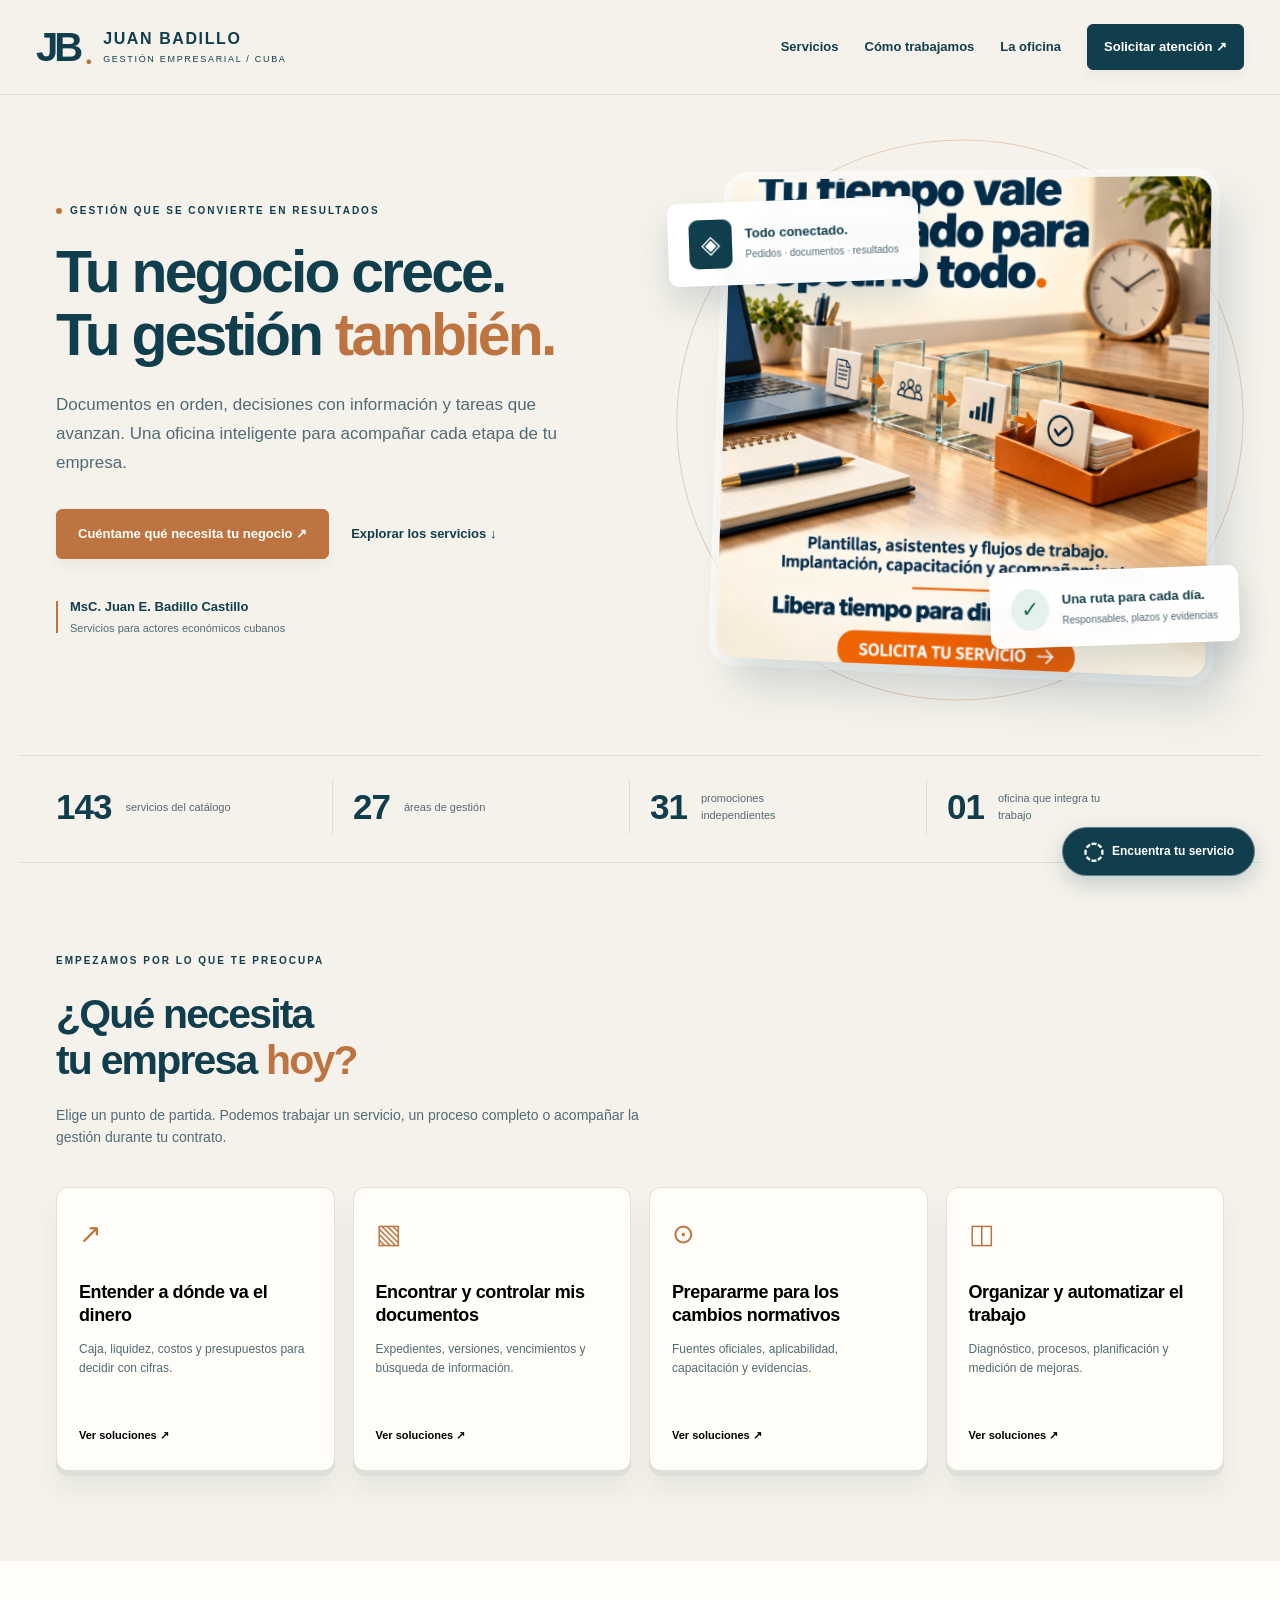
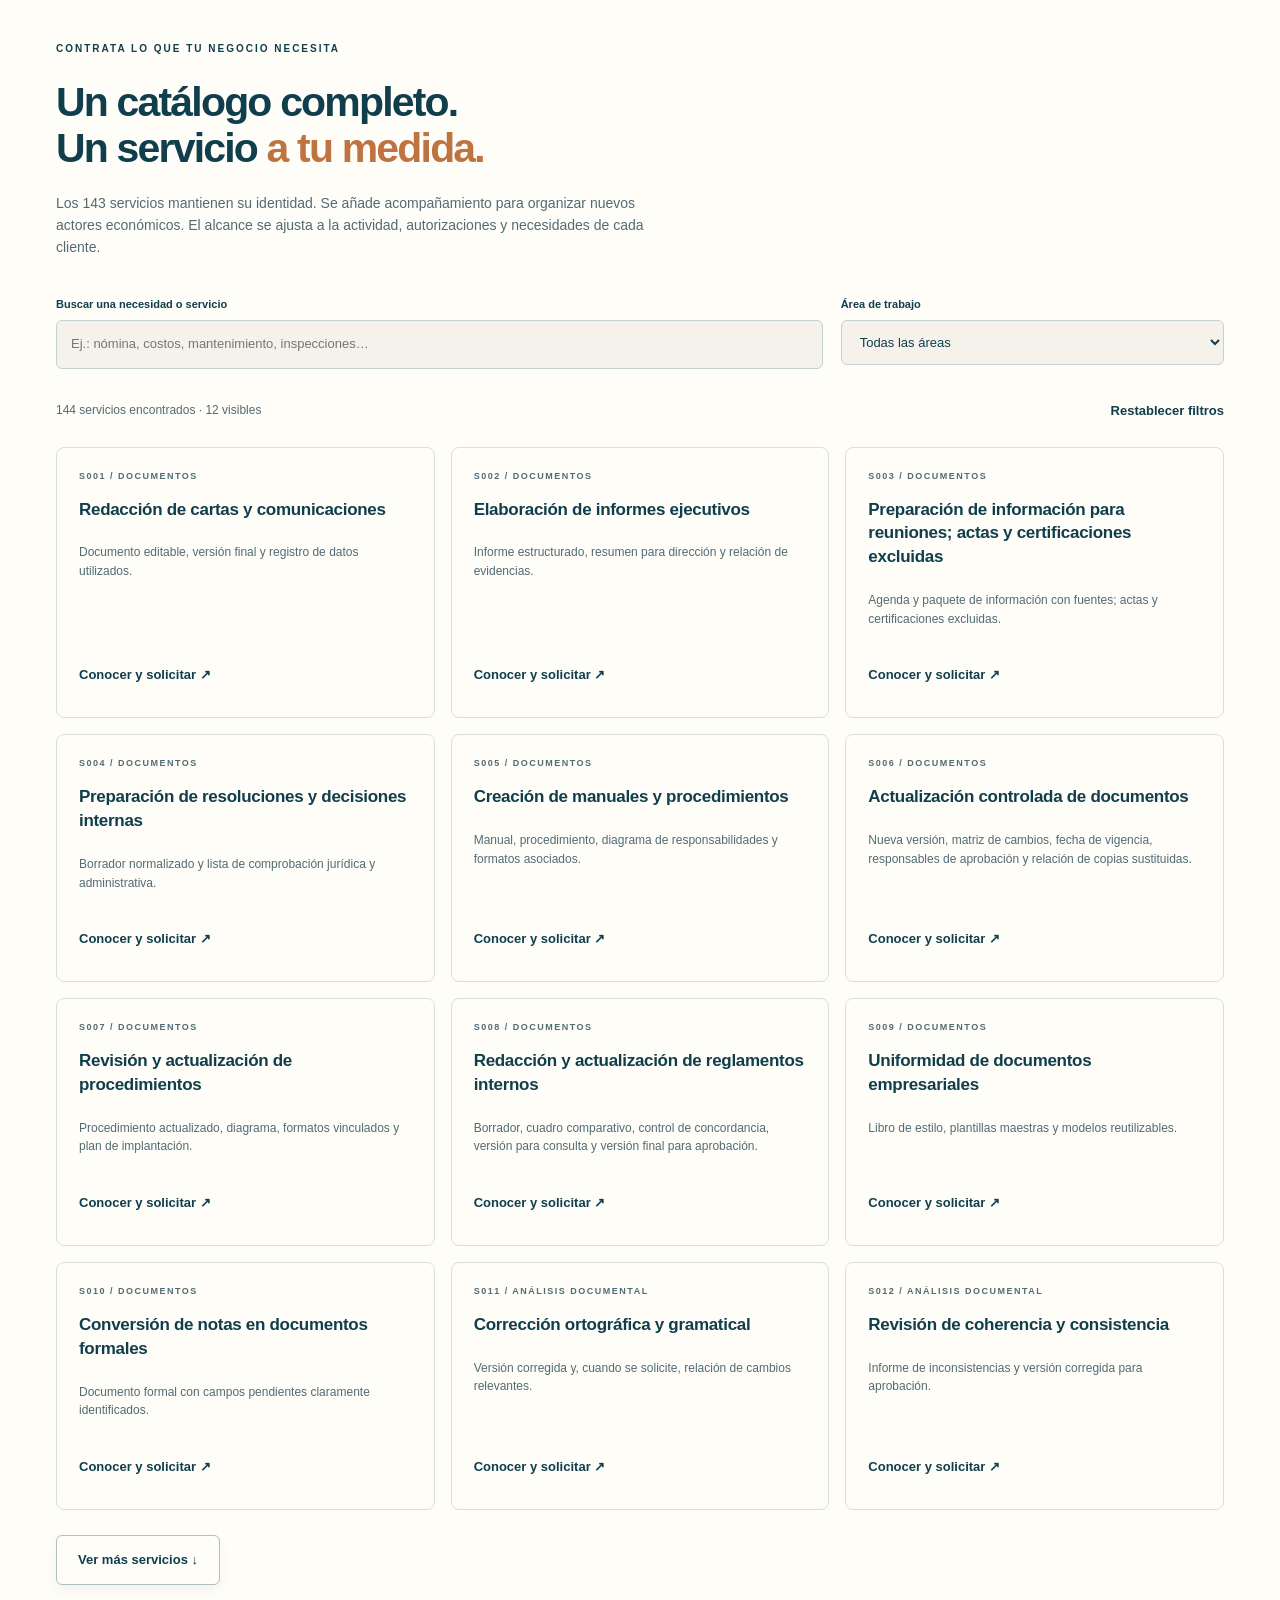
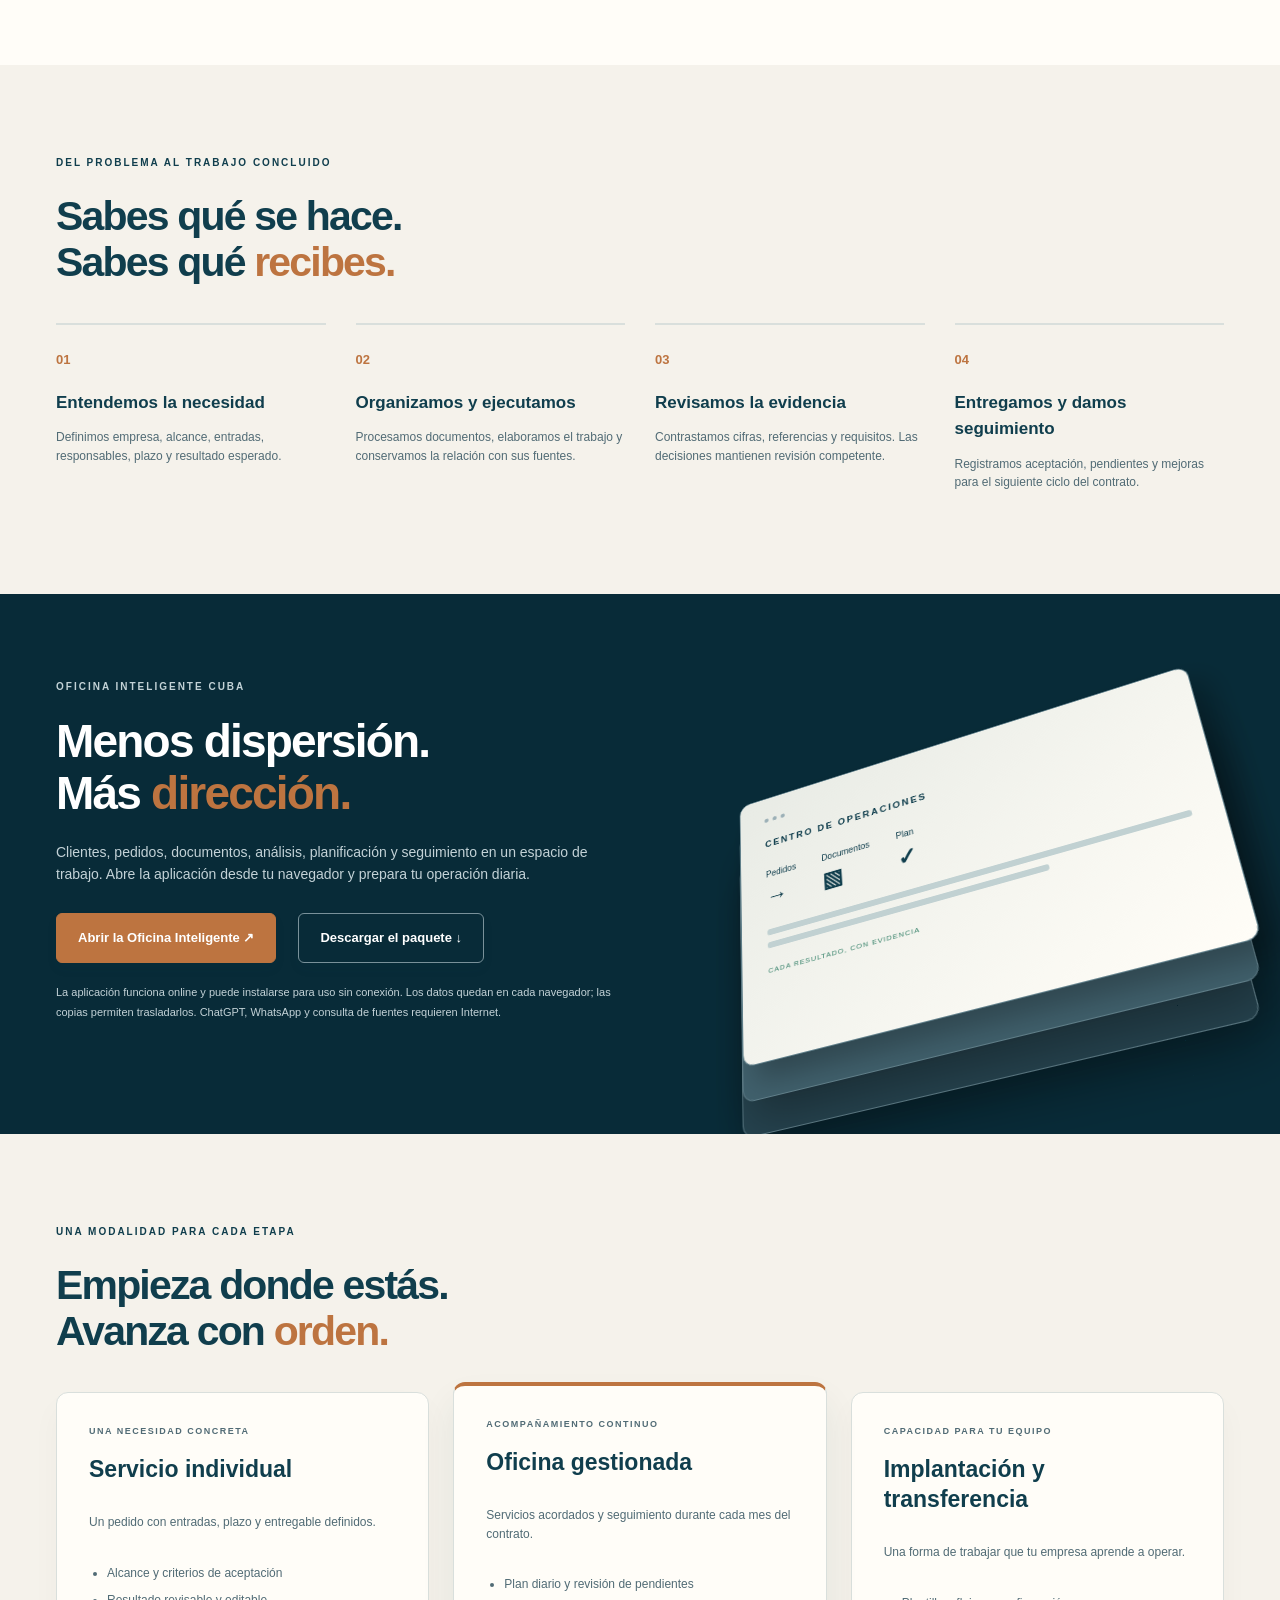
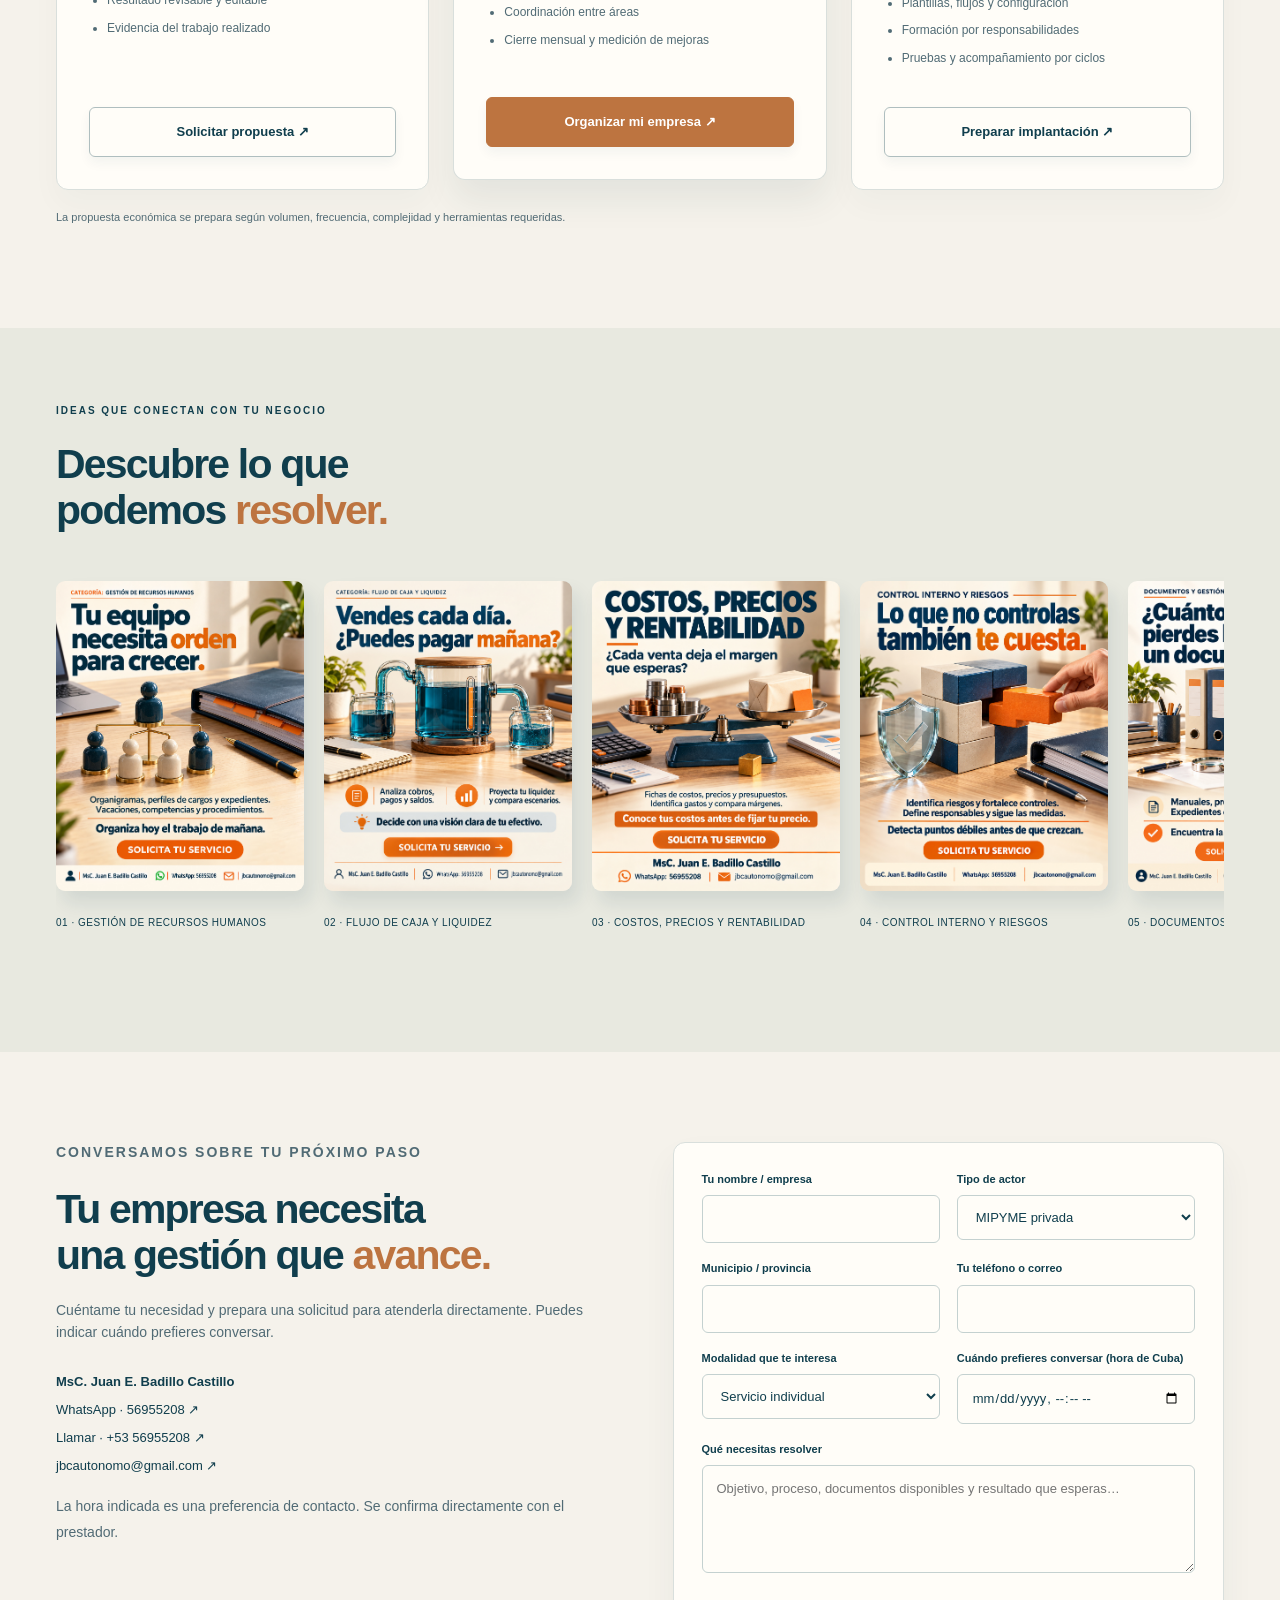
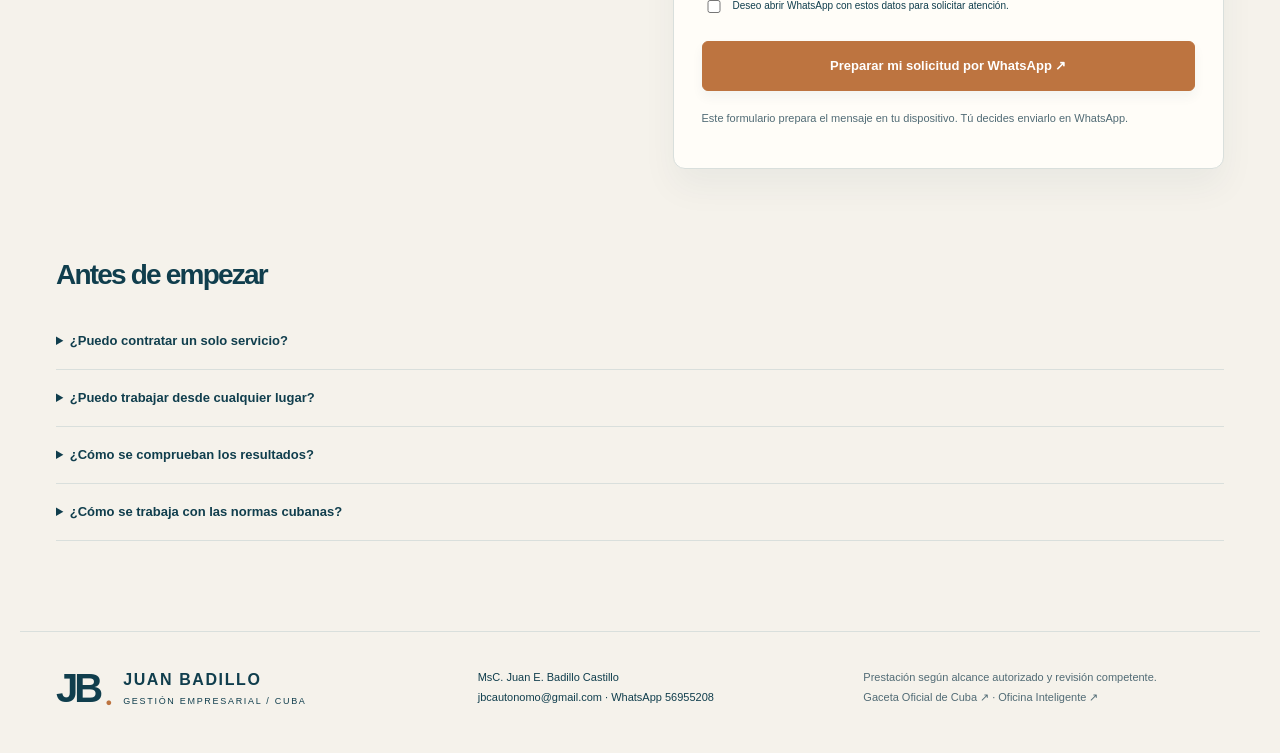
==== suite/web/index.html @ 15d46f13 "Integra Oficina Inteligente Cuba: 143 servicios, IA local, entregables y planificación" ====
<!doctype html><html lang="es"><head><meta charset="utf-8"><meta name="viewport" content="width=device-width,initial-scale=1"><meta name="theme-color" content="#103e4d"><meta name="description" content="Servicios de gestión empresarial, organización y automatización para actores económicos cubanos. MsC. Juan E. Badillo Castillo. WhatsApp 56955208."><title>Juan Badillo · Gestión empresarial y Oficina Inteligente Cuba</title><link rel="stylesheet" href="style.css"><script src="data.js" defer></script><script src="web.js" defer></script></head><body>
<a class="skip" href="#contenido">Ir al contenido</a><header class="header"><a href="#" class="brand" aria-label="Juan Badillo, inicio"><span class="monogram">JB<span>●</span></span><span>JUAN BADILLO<small>GESTIÓN EMPRESARIAL / CUBA</small></span></a><nav aria-label="Navegación principal"><a href="#servicios">Servicios</a><a href="#metodo">Cómo trabajamos</a><a href="#oficina">La oficina</a><a href="#contacto" class="button small">Solicitar atención ↗</a></nav></header>
<main id="contenido"><section class="hero wrap"><div class="hero-copy"><p class="eyebrow"><span class="dot"></span> GESTIÓN QUE SE CONVIERTE EN RESULTADOS</p><h1>Tu negocio crece.<br>Tu gestión <em>también.</em></h1><p class="lead">Documentos en orden, decisiones con información y tareas que avanzan. Una oficina inteligente para acompañar cada etapa de tu empresa.</p><div class="actions"><a href="#contacto" class="button copper">Cuéntame qué necesita tu negocio ↗</a><a href="#servicios" class="text-link">Explorar los servicios ↓</a></div><div class="signature"><span class="sig-line"></span><span>MsC. Juan E. Badillo Castillo<small>Servicios para actores económicos cubanos</small></span></div></div><div class="hero-visual"><div class="orbit" aria-hidden="true"></div><div class="image-frame"><img src="../skills/oficina-inteligente-cuba/assets/promociones/10-Oficina-inteligente.jpg" alt="Una oficina moderna representa la organización y automatización de la gestión empresarial." fetchpriority="high"></div><div class="float-card fc-top"><span class="tile-icon" aria-hidden="true">◈</span><div><b>Todo conectado.</b><small>Pedidos · documentos · resultados</small></div></div><div class="float-card fc-bottom"><span class="check" aria-hidden="true">✓</span><div><b>Una ruta para cada día.</b><small>Responsables, plazos y evidencias</small></div></div></div></section>
<section class="numbers wrap" aria-label="Cobertura del catálogo"><div><strong>143</strong><span>servicios del catálogo</span></div><div><strong>27</strong><span>áreas de gestión</span></div><div><strong>31</strong><span>promociones independientes</span></div><div><strong>01</strong><span>oficina que integra tu trabajo</span></div></section>
<section class="section wrap" id="necesidades"><div class="section-heading"><p class="eyebrow">EMPEZAMOS POR LO QUE TE PREOCUPA</p><h2>¿Qué necesita<br>tu empresa <em>hoy?</em></h2><p>Elige un punto de partida. Podemos trabajar un servicio, un proceso completo o acompañar la gestión durante tu contrato.</p></div><div class="needs-grid"><button class="need-card" data-area="9"><span class="icon">↗</span><h3>Entender a dónde va el dinero</h3><p>Caja, liquidez, costos y presupuestos para decidir con cifras.</p><span class="arrow">Ver soluciones ↗</span></button><button class="need-card" data-area="3"><span class="icon">▧</span><h3>Encontrar y controlar mis documentos</h3><p>Expedientes, versiones, vencimientos y búsqueda de información.</p><span class="arrow">Ver soluciones ↗</span></button><button class="need-card" data-area="14"><span class="icon">⊙</span><h3>Prepararme para los cambios normativos</h3><p>Fuentes oficiales, aplicabilidad, capacitación y evidencias.</p><span class="arrow">Ver soluciones ↗</span></button><button class="need-card" data-area="25"><span class="icon">◫</span><h3>Organizar y automatizar el trabajo</h3><p>Diagnóstico, procesos, planificación y medición de mejoras.</p><span class="arrow">Ver soluciones ↗</span></button></div></section>
<section class="catalog-section" id="servicios"><div class="wrap"><div class="section-heading"><p class="eyebrow">CONTRATA LO QUE TU NEGOCIO NECESITA</p><h2>Un catálogo completo.<br>Un servicio <em>a tu medida.</em></h2><p>Los 143 servicios mantienen su identidad. Se añade acompañamiento para organizar nuevos actores económicos. El alcance se ajusta a la actividad, autorizaciones y necesidades de cada cliente.</p></div><div class="catalog-search"><div><label for="search">Buscar una necesidad o servicio</label><input type="search" id="search" placeholder="Ej.: nómina, costos, mantenimiento, inspecciones…"></div><div><label for="area">Área de trabajo</label><select id="area"><option value="">Todas las áreas</option></select></div></div><div class="catalog-meta"><span id="count" role="status" aria-live="polite"></span><button id="reset" class="text-link">Restablecer filtros</button></div><div id="catalog" class="catalog-grid"></div><button id="more" class="button outline">Ver más servicios ↓</button></div></section>
<section class="section wrap" id="metodo"><div class="section-heading"><p class="eyebrow">DEL PROBLEMA AL TRABAJO CONCLUIDO</p><h2>Sabes qué se hace.<br>Sabes qué <em>recibes.</em></h2></div><div class="steps"><article><span>01</span><h3>Entendemos la necesidad</h3><p>Definimos empresa, alcance, entradas, responsables, plazo y resultado esperado.</p></article><article><span>02</span><h3>Organizamos y ejecutamos</h3><p>Procesamos documentos, elaboramos el trabajo y conservamos la relación con sus fuentes.</p></article><article><span>03</span><h3>Revisamos la evidencia</h3><p>Contrastamos cifras, referencias y requisitos. Las decisiones mantienen revisión competente.</p></article><article><span>04</span><h3>Entregamos y damos seguimiento</h3><p>Registramos aceptación, pendientes y mejoras para el siguiente ciclo del contrato.</p></article></div></section>
<section class="office-band" id="oficina"><div class="wrap office-grid"><div><p class="eyebrow">OFICINA INTELIGENTE CUBA</p><h2>Menos dispersión.<br>Más <em>dirección.</em></h2><p>Clientes, pedidos, documentos, análisis, planificación y seguimiento en un espacio de trabajo. Abre la aplicación desde tu navegador y prepara tu operación diaria.</p><div class="actions"><a class="button copper" href="app/">Abrir la Oficina Inteligente ↗</a><a class="button light" href="descargas/Oficina-Inteligente-Cuba.zip" download>Descargar el paquete ↓</a></div><p class="small-note">La aplicación funciona online y puede instalarse para uso sin conexión. Los datos quedan en cada navegador; las copias permiten trasladarlos. ChatGPT, WhatsApp y consulta de fuentes requieren Internet.</p></div><div class="office-stack" aria-hidden="true"><div class="stack-slab slab-bottom"></div><div class="stack-slab slab-middle"></div><div class="stack-slab slab-top"><div class="mini-bar"><span></span><span></span><span></span></div><h3>CENTRO DE OPERACIONES</h3><div class="mini-numbers"><span>Pedidos<br><b>→</b></span><span>Documentos<br><b>▧</b></span><span>Plan<br><b>✓</b></span></div><div class="mini-line"></div><div class="mini-line short"></div><div class="mini-state">CADA RESULTADO, CON EVIDENCIA</div></div></div></div></section>
<section class="section wrap" id="modalidades"><div class="section-heading"><p class="eyebrow">UNA MODALIDAD PARA CADA ETAPA</p><h2>Empieza donde estás.<br>Avanza con <em>orden.</em></h2></div><div class="packages"><article class="package"><span class="tag">UNA NECESIDAD CONCRETA</span><h3>Servicio individual</h3><p>Un pedido con entradas, plazo y entregable definidos.</p><ul><li>Alcance y criterios de aceptación</li><li>Resultado revisable y editable</li><li>Evidencia del trabajo realizado</li></ul><button class="button outline" data-package="Servicio individual">Solicitar propuesta ↗</button></article><article class="package featured"><span class="tag">ACOMPAÑAMIENTO CONTINUO</span><h3>Oficina gestionada</h3><p>Servicios acordados y seguimiento durante cada mes del contrato.</p><ul><li>Plan diario y revisión de pendientes</li><li>Coordinación entre áreas</li><li>Cierre mensual y medición de mejoras</li></ul><button class="button copper" data-package="Oficina gestionada">Organizar mi empresa ↗</button></article><article class="package"><span class="tag">CAPACIDAD PARA TU EQUIPO</span><h3>Implantación y transferencia</h3><p>Una forma de trabajar que tu empresa aprende a operar.</p><ul><li>Plantillas, flujos y configuración</li><li>Formación por responsabilidades</li><li>Pruebas y acompañamiento por ciclos</li></ul><button class="button outline" data-package="Implantación y transferencia">Preparar implantación ↗</button></article></div><p class="quiet">La propuesta económica se prepara según volumen, frecuencia, complejidad y herramientas requeridas.</p></section>
<section class="gallery-band"><div class="wrap"><div class="section-heading"><p class="eyebrow">IDEAS QUE CONECTAN CON TU NEGOCIO</p><h2>Descubre lo que<br>podemos <em>resolver.</em></h2></div><div class="gallery" id="gallery"></div></div></section>
<section class="section wrap contact-grid" id="contacto"><div><p class="eyebrow">CONVERSAMOS SOBRE TU PRÓXIMO PASO</p><h2>Tu empresa necesita<br>una gestión que <em>avance.</em></h2><p>Cuéntame tu necesidad y prepara una solicitud para atenderla directamente. Puedes indicar cuándo prefieres conversar.</p><div class="contact-box"><b>MsC. Juan E. Badillo Castillo</b><a href="https://wa.me/5356955208" target="_blank" rel="noopener">WhatsApp · 56955208 ↗</a><a href="tel:+5356955208">Llamar · +53 56955208 ↗</a><a href="mailto:jbcautonomo@gmail.com">jbcautonomo@gmail.com ↗</a></div><p class="quiet">La hora indicada es una preferencia de contacto. Se confirma directamente con el prestador.</p></div><form id="request"><div class="form-grid"><div><label for="name">Tu nombre / empresa</label><input id="name" name="name" required maxlength="150" autocomplete="name"></div><div><label for="actor">Tipo de actor</label><select id="actor" name="actor"><option>MIPYME privada</option><option>MIPYME estatal</option><option>CNA</option><option>TCP</option><option>Trabajador autónomo</option><option>Empresa estatal</option><option>Otro actor</option></select></div><div><label for="municipality">Municipio / provincia</label><input id="municipality" name="municipality" maxlength="150"></div><div><label for="contact">Tu teléfono o correo</label><input id="contact" name="contact" maxlength="150" autocomplete="email"></div><div><label for="modality">Modalidad que te interesa</label><select id="modality" name="modality"><option>Servicio individual</option><option>Oficina gestionada</option><option>Implantación y transferencia</option><option>Ayuda para definir el alcance</option></select></div><div><label for="when">Cuándo prefieres conversar (hora de Cuba)</label><input id="when" name="when" type="datetime-local"></div><div class="full"><label for="need">Qué necesitas resolver</label><textarea id="need" name="need" required maxlength="1500" rows="4" placeholder="Objetivo, proceso, documentos disponibles y resultado que esperas…"></textarea></div><div class="full"><label class="checkbox"><input type="checkbox" required> Deseo abrir WhatsApp con estos datos para solicitar atención.</label></div></div><button class="button copper" type="submit">Preparar mi solicitud por WhatsApp ↗</button><p class="quiet">Este formulario prepara el mensaje en tu dispositivo. Tú decides enviarlo en WhatsApp.</p></form></section>
<section class="wrap faq"><h2>Antes de empezar</h2><details><summary>¿Puedo contratar un solo servicio?</summary><p>Sí. Cada servicio puede contratarse de forma independiente o integrarse en un paquete definido para tu empresa.</p></details><details><summary>¿Puedo trabajar desde cualquier lugar?</summary><p>La web y la aplicación tienen acceso por navegador. Tras abrir e instalar la aplicación con conexión, sus registros y cálculos pueden utilizarse sin Internet. Para trasladar datos a otro dispositivo, exporta e importa una copia.</p></details><details><summary>¿Cómo se comprueban los resultados?</summary><p>Cada pedido conserva sus entradas, cálculos, versión, responsable y revisión. La aceptación y las mejoras se registran con evidencia; las metas se acuerdan con el cliente.</p></details><details><summary>¿Cómo se trabaja con las normas cubanas?</summary><p>Se consulta la Gaceta Oficial, se determina el régimen del actor y se identifican obligaciones, artículos y evidencias. El alcance depende de las autorizaciones y habilitaciones aplicables.</p></details></section></main>
<footer class="footer wrap"><div class="brand"><span class="monogram">JB<span>●</span></span><span>JUAN BADILLO<small>GESTIÓN EMPRESARIAL / CUBA</small></span></div><p>MsC. Juan E. Badillo Castillo<br><a href="mailto:jbcautonomo@gmail.com">jbcautonomo@gmail.com</a> · <a href="https://wa.me/5356955208">WhatsApp 56955208</a></p><p class="quiet">Prestación según alcance autorizado y revisión competente.<br><a href="https://www.gacetaoficial.gob.cu/" target="_blank" rel="noopener">Gaceta Oficial de Cuba ↗</a> · <a href="app/">Oficina Inteligente ↗</a></p></footer>
<button class="chat-launch" id="chat-launch" aria-controls="chat-panel" aria-expanded="false"><span aria-hidden="true">◌</span> Encuentra tu servicio</button><section class="chat-panel" id="chat-panel" hidden aria-label="Orientador de servicios"><div class="chat-head"><div><b>Encuentra tu servicio</b><small>Orientación del catálogo · atención por WhatsApp</small></div><button id="chat-close" aria-label="Cerrar orientador">✕</button></div><div id="chat-log" class="chat-log" aria-live="polite"><div class="bubble bot">Hola. Cuéntame qué necesitas organizar o mejorar en tu negocio. Te mostraré servicios y cómo solicitar atención.</div></div><div class="chat-options"><button data-chat="Necesito organizar mi nuevo negocio">Nuevo negocio</button><button data-chat="Necesito analizar mis costos y mi caja">Costos y caja</button><button data-chat="Necesito preparar las nuevas normas">Normas</button></div><form id="chat-form"><label for="chat-input" class="sr-only">Tu necesidad</label><input id="chat-input" placeholder="Escribe tu necesidad…" maxlength="700" required><button type="submit" aria-label="Consultar catálogo">→</button></form></section>
<dialog id="service-dialog"><button id="dialog-close" aria-label="Cerrar servicio">✕</button><div id="service-detail"></div></dialog></body></html>
---- suite/web/style.css ----
:root{--ink:#103e4d;--ink2:#082b38;--cream:#f5f2eb;--paper:#fffdf8;--copper:#bd7440;--line:#d9dfdc;--muted:#516b75}*{box-sizing:border-box}html{scroll-behavior:smooth;scroll-padding-top:100px}body{margin:0;background:var(--cream);color:var(--ink);font-family:Inter,'Segoe UI',Arial,sans-serif;line-height:1.55}button,input,select,textarea{font:inherit}button,a,input,select,textarea{touch-action:manipulation}a{color:inherit}button{cursor:pointer}button:focus-visible,a:focus-visible,input:focus-visible,select:focus-visible,textarea:focus-visible,summary:focus-visible{outline:3px solid #ac5621;outline-offset:4px}.wrap{max-width:1240px;margin:0 auto;padding-left:36px;padding-right:36px}.header{max-width:1400px;margin:auto;display:flex;justify-content:space-between;align-items:center;padding:24px 36px;gap:24px;border-bottom:1px solid var(--line)}.brand{display:flex;gap:15px;align-items:center;font-size:16px;letter-spacing:1.6px;font-weight:800;text-decoration:none;line-height:1.4}.brand small{display:block;font-size:9px;letter-spacing:1.7px;font-weight:500;margin-top:3px}.monogram{font-size:40px;letter-spacing:-4px;line-height:1;position:relative;font-weight:900;padding-right:9px}.monogram span{font-size:11px;position:absolute;right:0;bottom:0;color:var(--copper)}nav{display:flex;gap:26px;align-items:center;font-size:13px;font-weight:600}nav a{text-decoration:none}.button{display:inline-flex;align-items:center;justify-content:center;padding:14px 21px;border-radius:6px;text-decoration:none;background:var(--ink);color:white;border:1px solid var(--ink);font-size:13px;font-weight:700;min-height:46px;transition:transform .25s,box-shadow .25s;box-shadow:0 6px 12px #103e4d0d}.button:hover{transform:translateY(-2px);box-shadow:0 9px 20px #103e4d20}.button.small{padding:11px 16px}.button.copper{background:var(--copper);border-color:var(--copper);color:#fff}.button.outline{background:transparent;color:var(--ink);border-color:#afbebf}.button.light{background:transparent;border-color:#79919a;color:#fff}.text-link{background:none;border:none;color:var(--ink);font-size:13px;font-weight:650;text-decoration:none;padding:10px 0}.actions{display:flex;gap:22px;align-items:center;flex-wrap:wrap}.hero{padding-top:65px;padding-bottom:75px;display:grid;grid-template-columns:1.1fr 1fr;gap:60px;align-items:center;min-height:640px}.eyebrow{font-size:10px;letter-spacing:2px;font-weight:750;margin:0 0 22px;display:flex;align-items:center;gap:8px}.dot{width:6px;height:6px;border-radius:50%;background:var(--copper);display:inline-block}h1{font-size:clamp(38px,4.6vw,65px);font-weight:740;letter-spacing:-2.8px;line-height:1.07;margin:0 0 25px}em{font-style:normal;color:var(--copper)}.lead{font-size:17px;line-height:1.7;color:var(--muted);max-width:530px;margin-bottom:31px}.signature{display:flex;gap:12px;margin-top:38px;align-items:center;font-size:13px;font-weight:600}.signature small{display:block;color:var(--muted);font-size:11px;font-weight:400;margin-top:3px}.sig-line{height:32px;width:2px;background:var(--copper)}.hero-visual{position:relative;perspective:1200px;padding:15px 20px}.image-frame{width:100%;height:490px;border-radius:18px;overflow:hidden;box-shadow:18px 25px 40px #103e4d2b,0 0 0 8px #fff9;transform:rotateY(-7deg) rotateX(3deg) rotateZ(1deg)}.image-frame img{width:100%;height:100%;object-fit:cover;object-position:center 45%}.orbit{position:absolute;inset:-20px;border:1px solid #bd74404d;border-radius:50%;transform:rotate(-20deg);z-index:-1}.float-card{position:absolute;background:#fffffff5;backdrop-filter:blur(8px);border:1px solid #fff;border-radius:10px;box-shadow:0 18px 32px #103e4d26;padding:16px 20px;display:flex;align-items:center;gap:13px;transform:rotateZ(-2deg);font-size:13px}.float-card small{display:block;font-size:10px;color:var(--muted);margin-top:3px}.fc-top{left:-28px;top:40px}.fc-bottom{bottom:35px;right:-15px}.tile-icon{background:var(--ink);color:#fff;border-radius:9px;padding:5px 12px;font-size:25px}.check{border-radius:50%;padding:4px 10px;background:#e5f1ec;color:#286c52;font-size:22px}.numbers{display:grid;grid-template-columns:repeat(4,1fr);padding-top:24px;padding-bottom:28px;border-top:1px solid var(--line);border-bottom:1px solid var(--line);gap:20px}.numbers div{display:flex;align-items:center;gap:14px;border-right:1px solid var(--line)}.numbers div:last-child{border:none}.numbers strong{font-size:35px;letter-spacing:-1px}.numbers span{font-size:11px;max-width:110px;color:var(--muted)}.section{padding-top:90px;padding-bottom:90px}.section-heading{max-width:690px;margin-bottom:38px}.section-heading h2,h2{font-size:clamp(29px,3.2vw,45px);font-weight:720;line-height:1.13;letter-spacing:-1.8px;margin:0 0 22px}.section-heading p:not(.eyebrow){font-size:14px;color:var(--muted);max-width:620px}.needs-grid{display:grid;grid-template-columns:repeat(4,1fr);gap:18px}.need-card{text-align:left;background:var(--paper);border:1px solid #e1e1d9;border-radius:12px;padding:26px 22px;box-shadow:0 5px 0 #dce0d9,0 20px 24px #173c4610;transition:transform .3s}.need-card:hover{transform:translateY(-6px)}.icon{font-size:27px;color:var(--copper);display:block;margin-bottom:25px}.need-card h3{font-size:18px;line-height:1.3;margin:0 0 13px;letter-spacing:-.4px}.need-card p{font-size:12px;color:var(--muted);min-height:62px}.arrow{display:block;font-size:11px;font-weight:700;margin-top:25px}.catalog-section{background:var(--paper);padding:80px 0}.catalog-search{display:grid;grid-template-columns:2fr 1fr;gap:18px}.catalog-search input,.catalog-search select{background:var(--cream)}label{display:block;font-size:11px;font-weight:650;margin-bottom:7px}input,select,textarea{width:100%;padding:13px 14px;border:1px solid #c4d1d0;border-radius:6px;background:var(--paper);color:var(--ink);font-size:13px;min-height:44px}textarea{resize:vertical}.catalog-meta{display:flex;justify-content:space-between;align-items:center;margin:22px 0 16px;font-size:12px;color:var(--muted)}.catalog-grid{display:grid;grid-template-columns:repeat(3,1fr);gap:16px}.service-card{border:1px solid var(--line);background:var(--paper);padding:22px;border-radius:8px;display:flex;flex-direction:column}.tag{font-size:9px;letter-spacing:1.5px;text-transform:uppercase;font-weight:700;color:var(--muted)}.service-card h3{font-size:17px;line-height:1.4;letter-spacing:-.3px;margin:14px 0 10px}.service-card p{font-size:12px;color:var(--muted);flex:1}.service-card button{align-self:flex-start;margin-top:15px}#more{margin-top:25px}.steps{display:grid;grid-template-columns:repeat(4,1fr);gap:30px}.steps article{border-top:2px solid var(--line);padding-top:22px}.steps article>span{font-size:13px;color:var(--copper);font-weight:700}.steps h3{font-size:17px;margin:18px 0 12px}.steps p{font-size:12px;color:var(--muted)}.office-band{background:var(--ink2);color:white;padding:85px 0;overflow:hidden}.office-grid{display:grid;grid-template-columns:1.1fr 1fr;gap:90px;align-items:center}.office-band h2{font-size:46px}.office-band p:not(.eyebrow){font-size:14px;color:#c3d2d7;margin-bottom:27px}.office-band .eyebrow{color:#c2d2d6}.office-band .small-note{font-size:11px!important;margin-top:20px;line-height:1.8}.office-stack{position:relative;height:310px;perspective:1100px}.stack-slab{position:absolute;inset:0;border-radius:13px;border:1px solid #62818c;transform:rotateX(28deg) rotateY(-20deg) rotateZ(-7deg);box-shadow:10px 22px 50px #0005;background:#234b59}.slab-bottom{top:70px;bottom:-70px;background:#264450}.slab-middle{top:35px;bottom:-35px;background:#40606c}.slab-top{padding:26px 30px;background:linear-gradient(145deg,#e8ebe5,#fffdf7);color:var(--ink);box-shadow:15px 18px 30px #0004}.mini-bar{display:flex;gap:5px}.mini-bar span{width:5px;height:5px;border-radius:50%;background:#9cb0b7}.slab-top h3{font-size:11px;letter-spacing:2px;margin-top:20px}.mini-numbers{display:flex;gap:30px;font-size:10px;margin-top:22px}.mini-numbers b{font-size:25px;display:block}.mini-line{height:7px;background:#c1d1d2;border-radius:3px;margin-top:20px}.mini-line.short{width:68%;margin-top:8px}.mini-state{font-size:8px;letter-spacing:1px;margin-top:20px;color:#358169}.packages{display:grid;grid-template-columns:repeat(3,1fr);gap:24px}.package{border:1px solid var(--line);background:var(--paper);padding:32px;border-radius:12px;box-shadow:0 15px 30px #173c4608;display:flex;flex-direction:column}.package.featured{border-top:4px solid var(--copper);transform:translateY(-10px);box-shadow:0 20px 35px #173c4614}.package h3{font-size:23px;line-height:1.3;margin:16px 0}.package p,.package li{font-size:12px;color:var(--muted)}.package ul{padding-left:18px;margin:20px 0 30px;flex:1}.package li{margin-bottom:9px}.quiet{font-size:11px;color:var(--muted);margin-top:18px;line-height:1.8}.gallery-band{background:#e8e9e0;padding:75px 0}.gallery{display:flex;overflow-x:auto;gap:20px;padding:10px 4px 30px;scroll-snap-type:x mandatory}.gallery figure{flex:0 0 248px;margin:0;scroll-snap-align:start;perspective:1000px}.gallery img{width:100%;aspect-ratio:4/5;object-fit:cover;border-radius:9px;box-shadow:7px 12px 18px #103e4d1a;transition:transform .25s}.gallery img:hover{transform:rotateY(-7deg) translateY(-4px)}.gallery figcaption{font-size:10px;letter-spacing:.5px;margin-top:16px;line-height:1.6}.contact-grid{display:grid;grid-template-columns:1fr 1fr;gap:65px}.contact-grid>div>p{color:var(--muted);font-size:14px}.contact-box{margin-top:28px;display:grid;gap:8px;font-size:13px}.contact-box a{text-decoration:none}.contact-grid form{border:1px solid var(--line);padding:28px;background:var(--paper);border-radius:12px;box-shadow:0 18px 35px #173c460d}.form-grid{display:grid;grid-template-columns:1fr 1fr;gap:17px}.full{grid-column:1/-1}.checkbox{display:flex;align-items:flex-start;gap:8px;font-weight:400;font-size:10px;line-height:1.6}.checkbox input{width:16px;min-height:0;margin-top:2px}.contact-grid form .button{margin-top:18px;width:100%}.faq{padding-bottom:90px}.faq h2{font-size:28px}.faq details{border-bottom:1px solid var(--line);padding:18px 0;font-size:13px}.faq summary{font-weight:650;cursor:pointer}.faq details p{max-width:800px;color:var(--muted);font-size:12px}.footer{border-top:1px solid var(--line);padding-top:36px;padding-bottom:45px;display:grid;grid-template-columns:1.1fr 1fr 1fr;gap:25px;align-items:start}.footer>p{font-size:11px;line-height:1.8;margin:0}.footer a{text-decoration:none}.chat-launch{position:fixed;right:25px;bottom:24px;background:var(--ink);color:white;border:1px solid #fff5;border-radius:25px;padding:14px 20px;box-shadow:0 8px 22px #103e4d35;font-size:12px;font-weight:700;z-index:20;display:flex;align-items:center;gap:8px}.chat-launch>span{font-size:24px;line-height:.7}.chat-panel{position:fixed;bottom:88px;right:24px;width:380px;max-width:calc(100vw - 32px);background:var(--paper);border:1px solid var(--line);border-radius:13px;box-shadow:0 25px 65px #103e4d38;z-index:30;overflow:hidden}.chat-panel[hidden]{display:none}.chat-head{background:var(--ink);color:white;padding:19px;display:flex;justify-content:space-between;font-size:13px}.chat-head small{display:block;color:#c4d5d8;font-size:9px;margin-top:4px}.chat-head button{background:none;color:white;border:none;font-size:18px;min-width:32px}.chat-log{padding:18px;height:285px;overflow-y:auto;display:flex;flex-direction:column;gap:12px}.bubble{padding:12px 14px;border-radius:9px;font-size:11px;max-width:95%;line-height:1.65}.bubble.bot{background:#ebf0ec;align-self:flex-start}.bubble.user{background:var(--ink);color:white;align-self:flex-end}.bubble button,.bubble a{display:block;font-size:10px;background:var(--paper);border:1px solid #d1ddda;padding:8px 10px;border-radius:4px;margin-top:6px;color:var(--ink);text-align:left;text-decoration:none}.chat-options{display:flex;gap:5px;padding:0 15px 12px;flex-wrap:wrap}.chat-options button{border:1px solid #c6d3d2;background:transparent;color:var(--ink);border-radius:20px;font-size:9px;padding:6px 10px;min-height:32px}.chat-panel form{border-top:1px solid var(--line);display:flex;padding:12px;gap:7px}.chat-panel form input{font-size:11px}.chat-panel form button{background:var(--copper);color:white;border:none;border-radius:5px;min-width:42px}dialog{border:1px solid var(--line);border-radius:15px;max-width:750px;width:calc(100vw - 40px);padding:35px;color:var(--ink);background:var(--paper);box-shadow:0 20px 60px #0003}dialog::backdrop{background:#082b3880;backdrop-filter:blur(3px)}#dialog-close{position:absolute;right:16px;top:14px;background:none;border:none;font-size:23px;color:var(--ink);width:35px;height:35px}dialog h2{font-size:28px;margin-top:20px}dialog h3{font-size:14px}dialog p,dialog li{font-size:13px;color:var(--muted)}.skip{position:absolute;left:16px;top:-80px;background:white;padding:12px;z-index:50}.skip:focus{top:15px}.sr-only{position:absolute;width:1px;height:1px;padding:0;margin:-1px;overflow:hidden;clip:rect(0,0,0,0);white-space:nowrap;border:0}@media(max-width:1000px){.hero{gap:28px}.float-card{padding:12px}.fc-top{left:-10px}.fc-bottom{right:-7px}.hero-visual{padding:8px}.image-frame{height:450px}.needs-grid,.steps{grid-template-columns:repeat(2,1fr)}.office-grid{gap:40px}.packages{gap:14px}.package{padding:22px}.contact-grid{gap:30px}.header nav{gap:15px}.header nav a:nth-child(2){display:none}}@media(max-width:700px){.wrap{padding-left:22px;padding-right:22px}.header{padding:20px 22px}.brand{font-size:12px;gap:10px}.brand small{font-size:7px;letter-spacing:1.1px}.monogram{font-size:32px}.header nav a:not(.button){display:none}.header nav .button{font-size:10px;padding:10px;min-height:40px}.hero{grid-template-columns:1fr;padding-top:45px;padding-bottom:52px;gap:40px;min-height:0}.hero-copy h1{font-size:45px;letter-spacing:-2px}.lead{font-size:15px}.hero-visual{max-width:430px;margin:0 16px}.image-frame{height:430px}.fc-top{left:-16px;top:22px}.fc-bottom{bottom:25px;right:-16px}.numbers{grid-template-columns:repeat(2,1fr);gap:18px}.numbers strong{font-size:30px}.numbers div:nth-child(2){border:none}.section{padding-top:65px;padding-bottom:65px}.section-heading h2,h2{font-size:33px;letter-spacing:-1.5px}.needs-grid{gap:14px}.need-card{padding:19px 15px}.need-card h3{font-size:16px}.need-card p{font-size:11px;min-height:85px}.icon{margin-bottom:17px}.catalog-grid,.packages,.office-grid,.contact-grid{grid-template-columns:1fr}.catalog-search{grid-template-columns:1fr;gap:14px}.catalog-section{padding:60px 0}.office-band{padding:65px 0}.office-band h2{font-size:35px}.office-stack{height:260px;margin:0 20px 40px}.slab-top{padding:22px}.mini-numbers{gap:25px}.packages{gap:25px}.package.featured{transform:none}.gallery figure{flex-basis:230px}.footer{grid-template-columns:1fr;gap:24px;padding-bottom:90px}.contact-grid{gap:28px}.contact-grid form{padding:22px}.form-grid{grid-template-columns:1fr}.full{grid-column:auto}.chat-launch{right:16px;bottom:16px}.chat-panel{right:16px;bottom:78px}.chat-log{height:240px}.steps{gap:23px}.steps h3{font-size:15px}.steps p{font-size:11px}dialog{padding:25px}.actions{gap:14px}}@media(prefers-reduced-motion:reduce){html{scroll-behavior:auto}*{transition:none!important;animation:none!important}.image-frame,.float-card,.stack-slab{transform:none}.slab-bottom,.slab-middle{display:none}}

/* Keep decorative 3D orbits within the page viewport. */
body{overflow-x:clip}
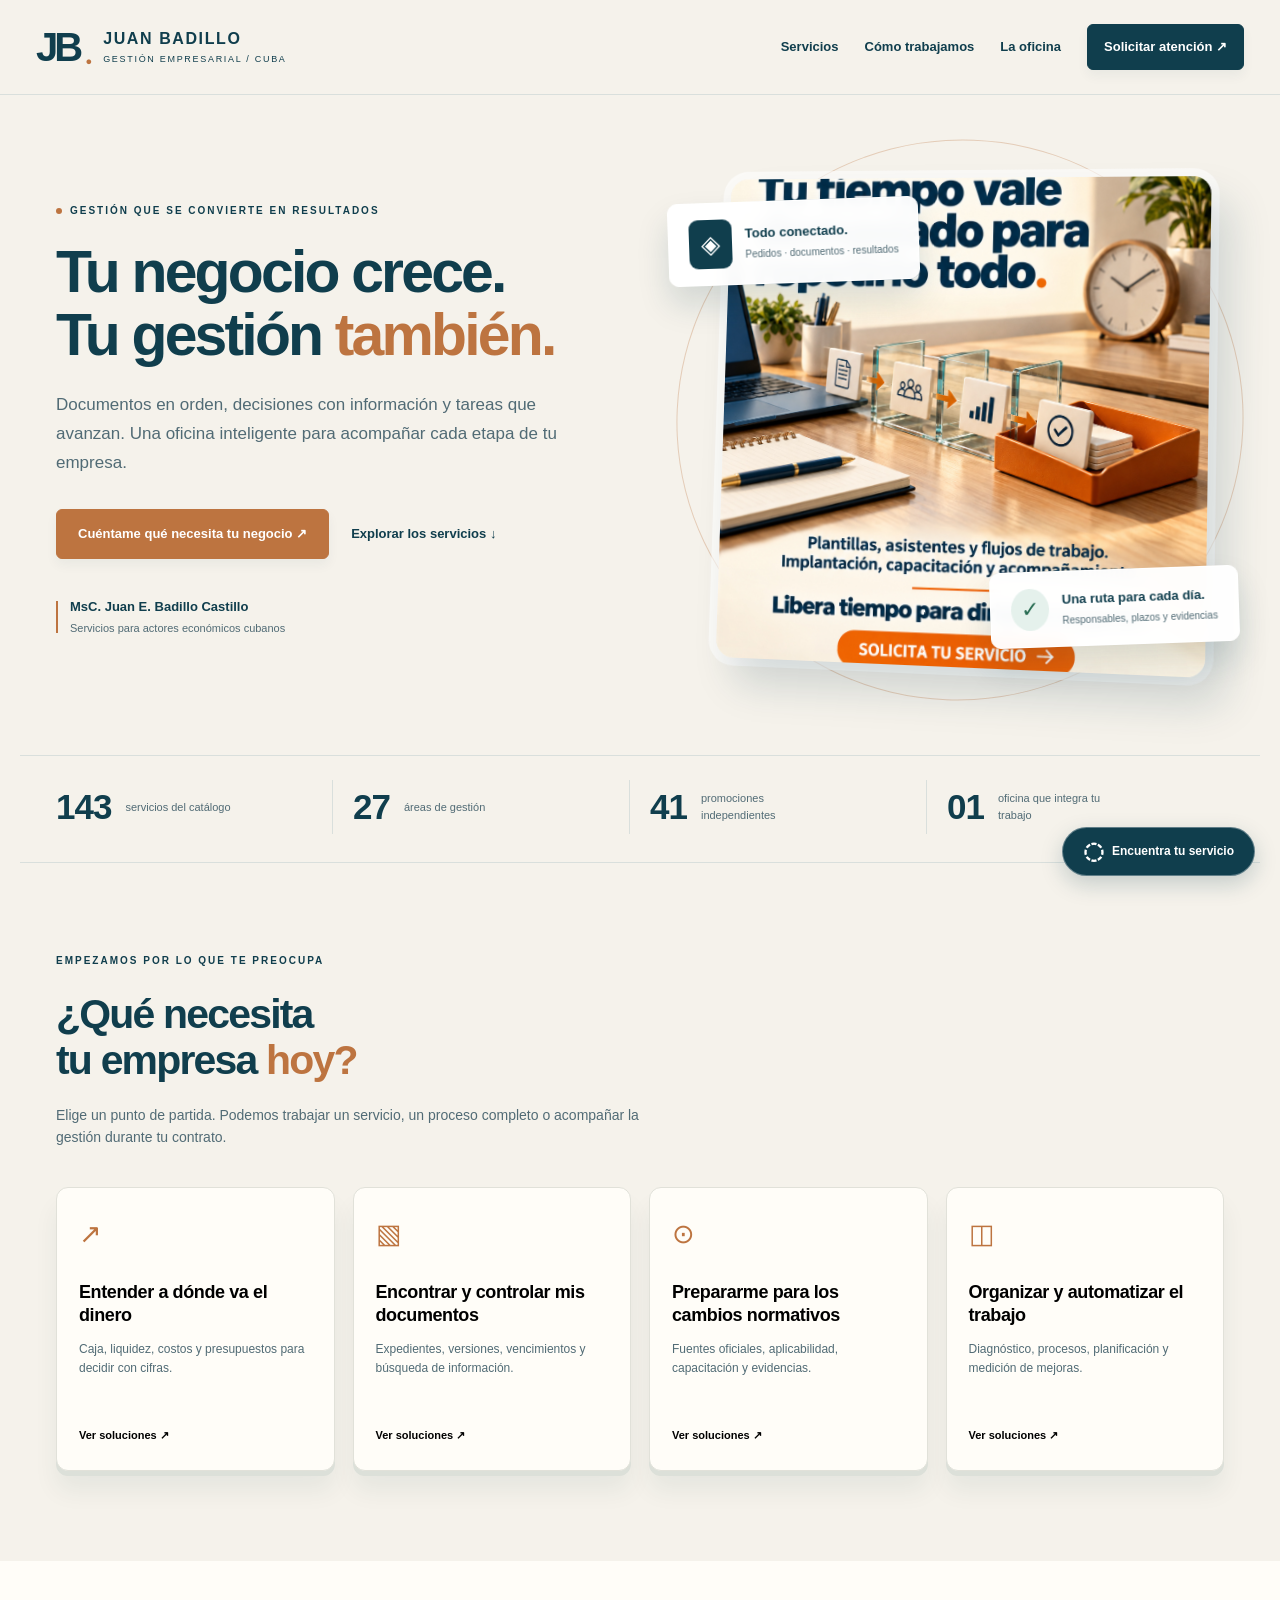
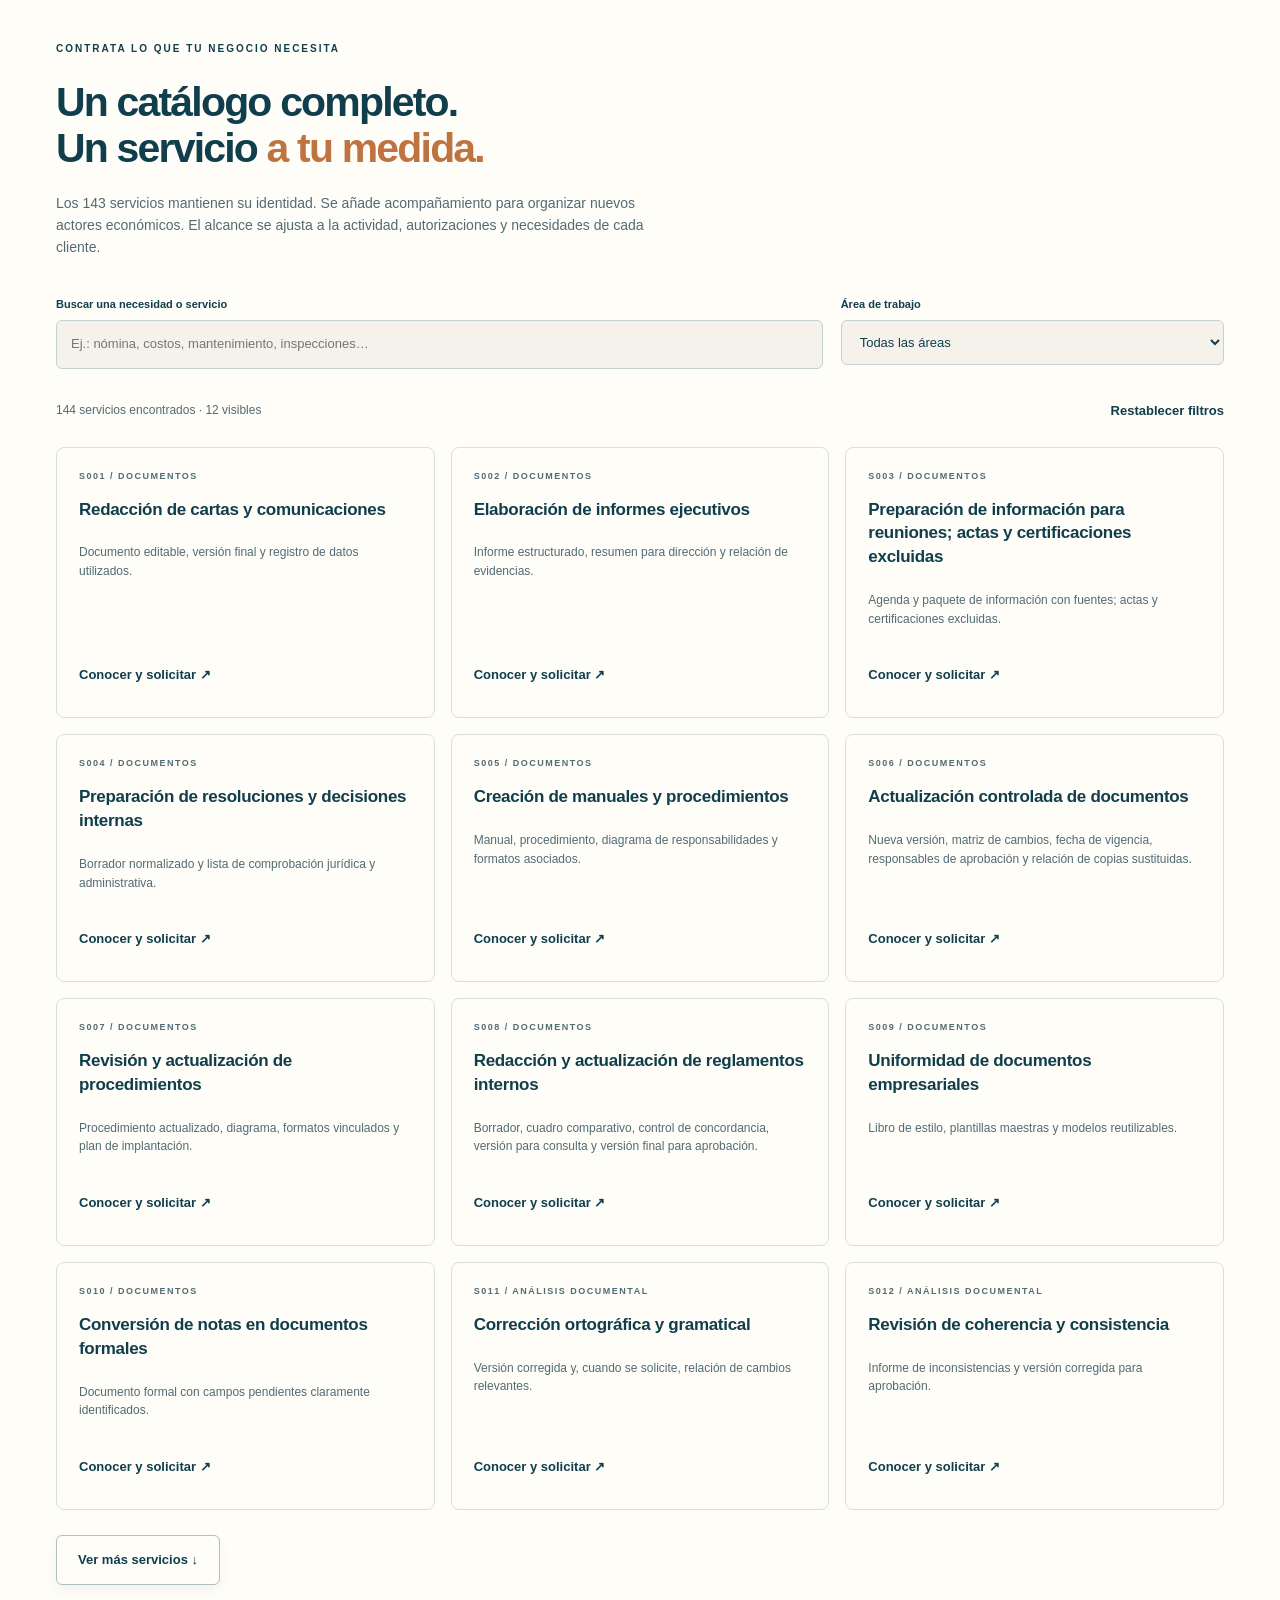
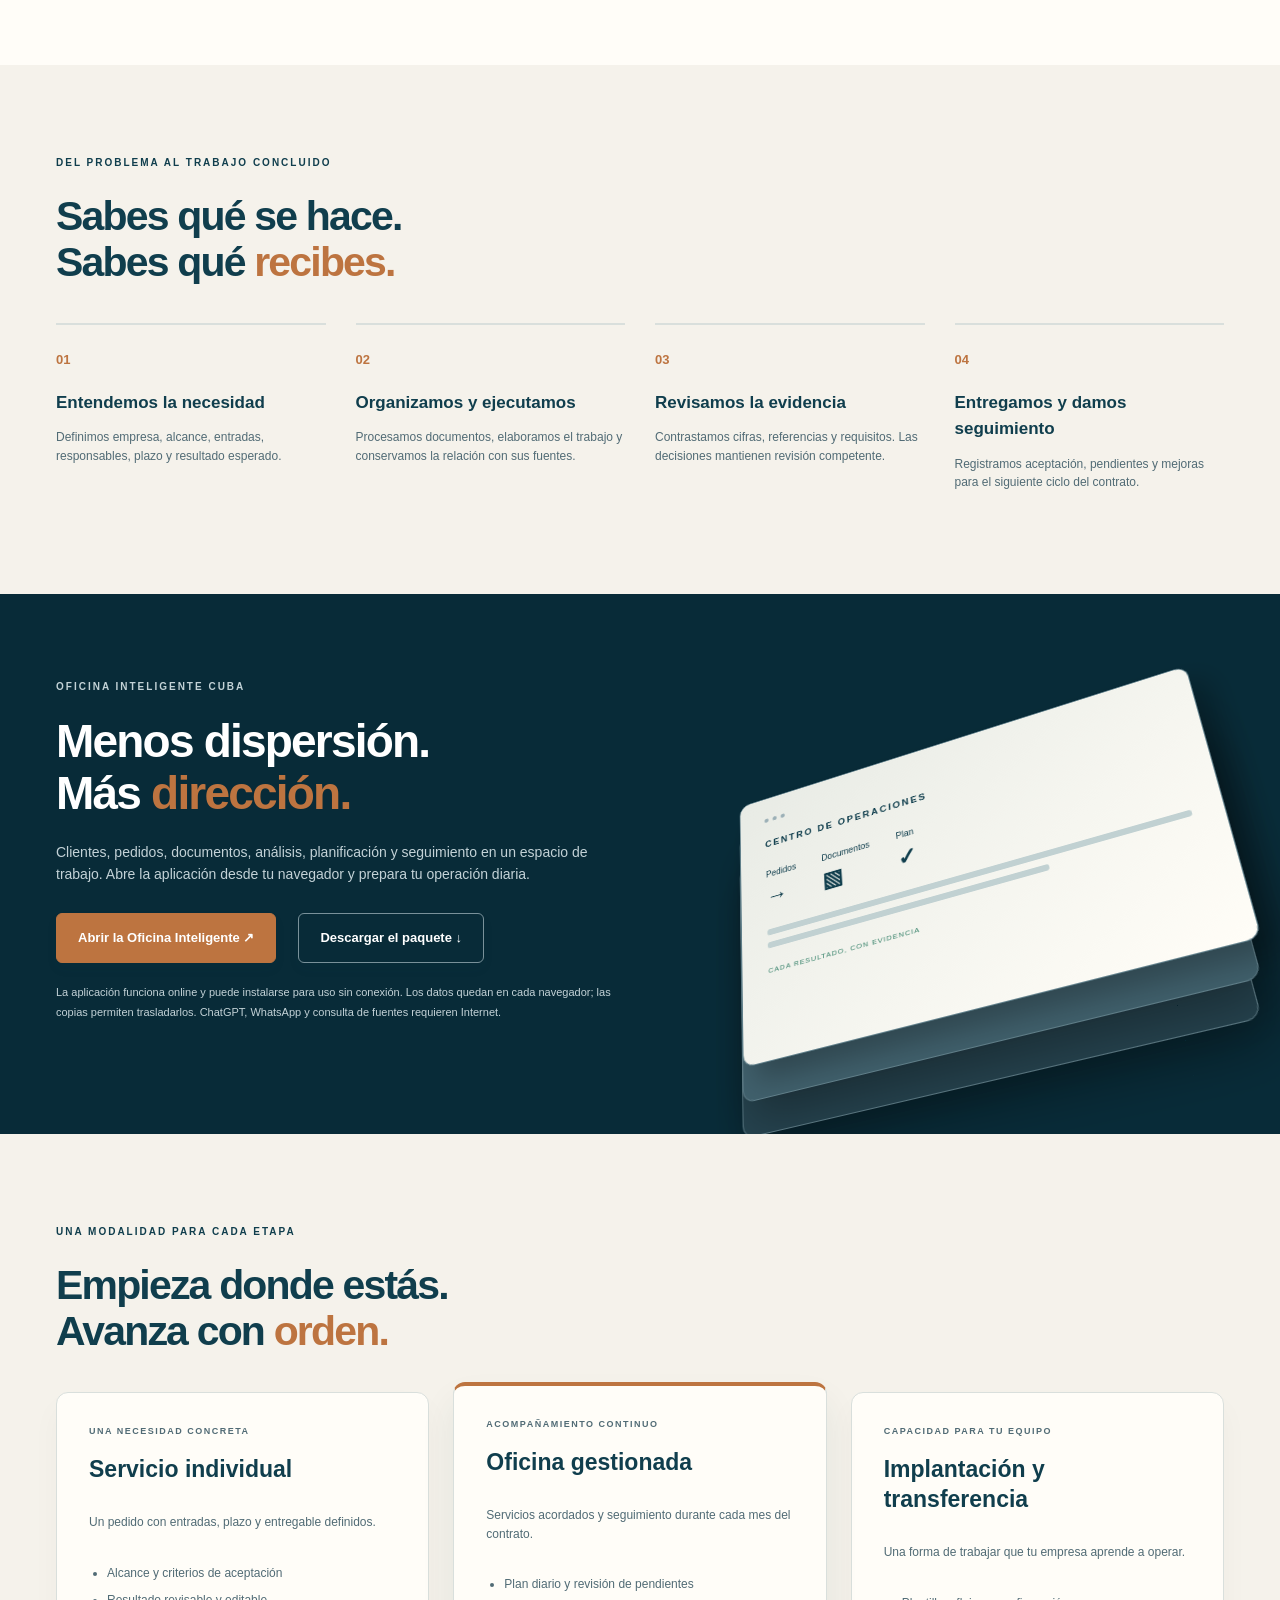
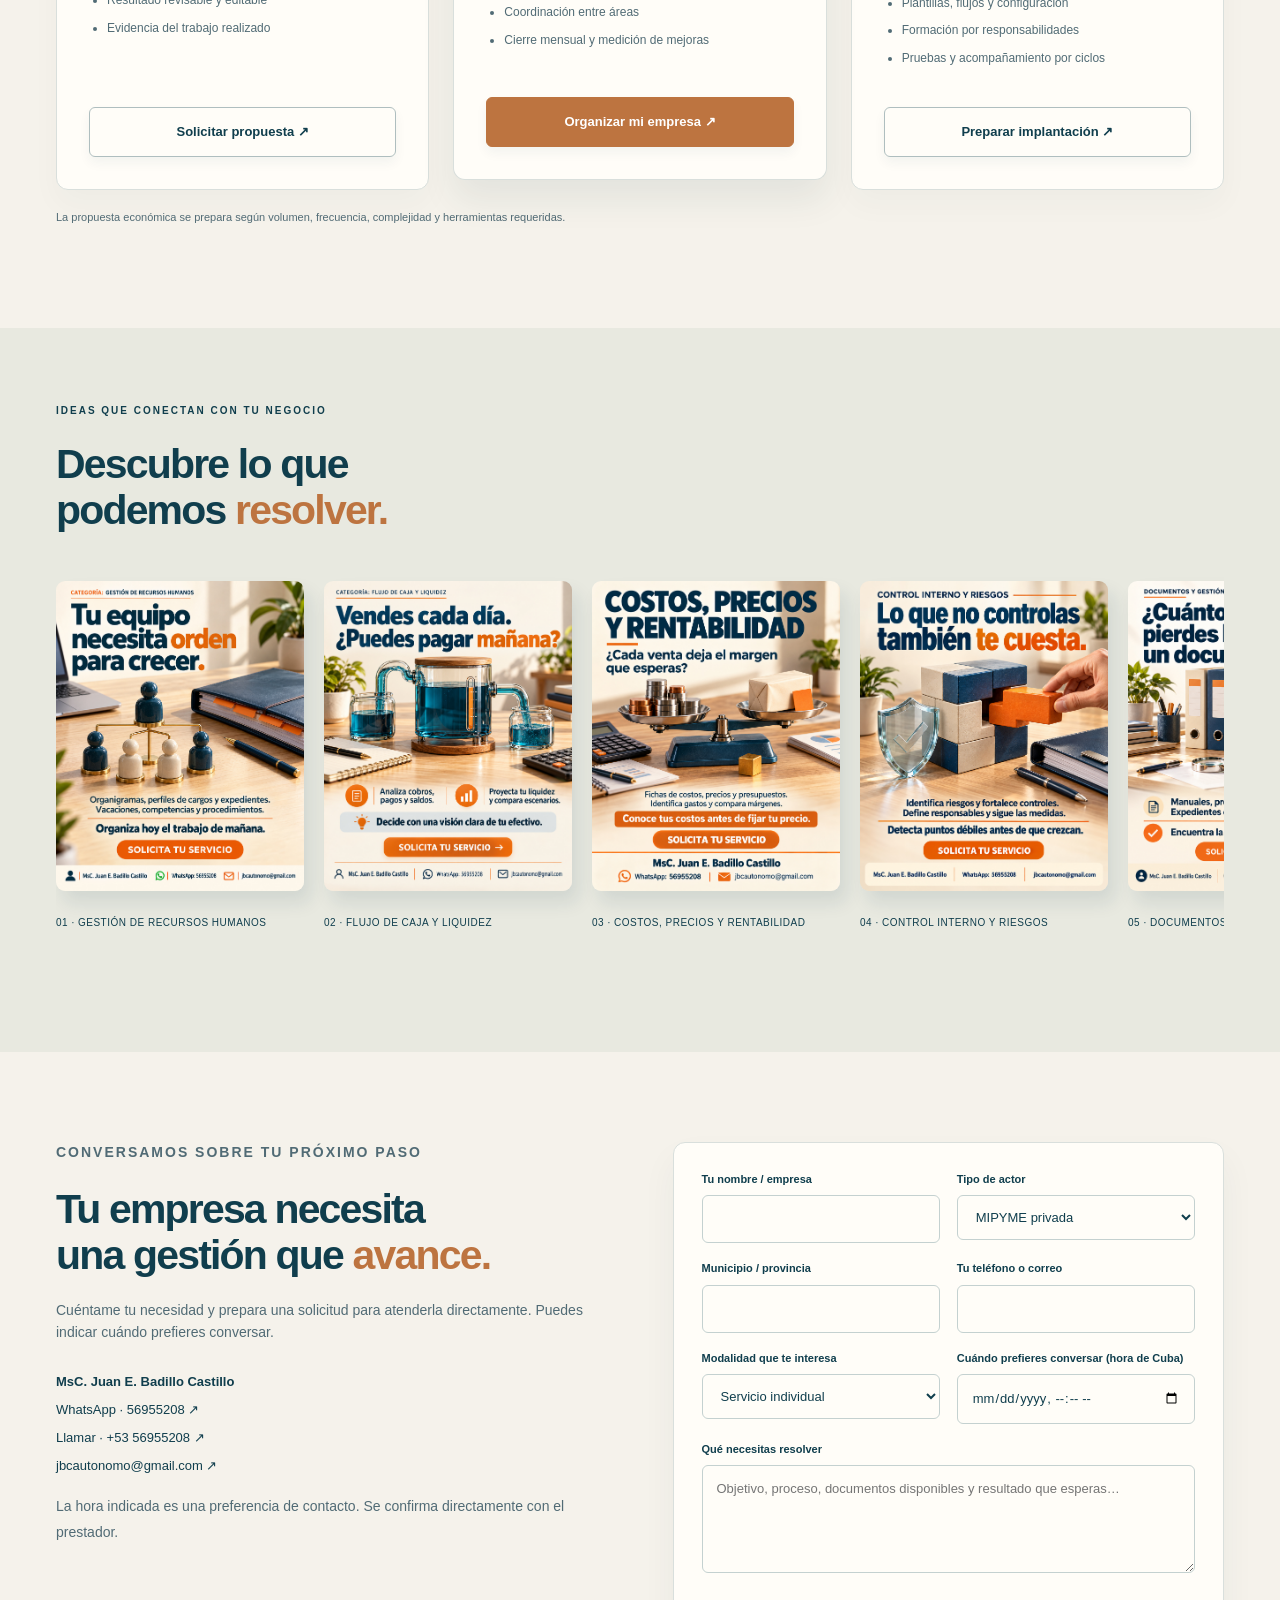
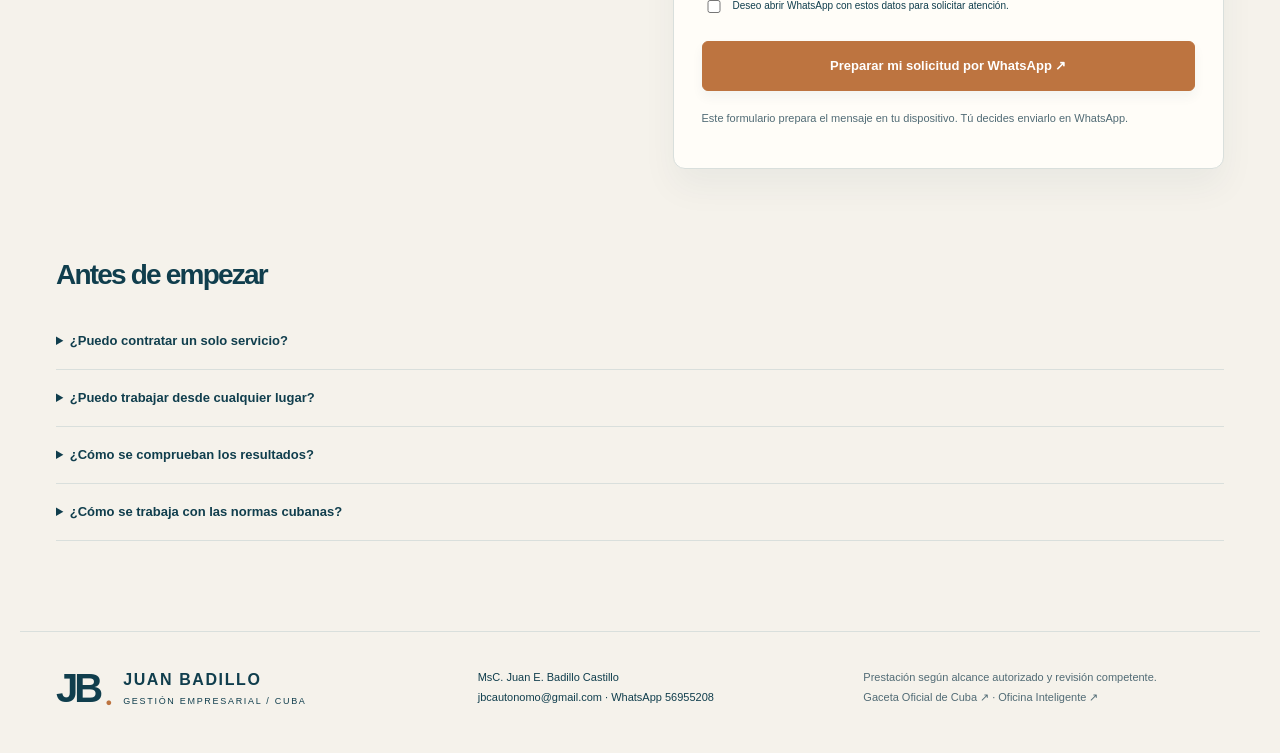
==== commit 5cb555a0: "Integra Oficina Inteligente Cuba: 143 servicios, IA local, entregables y planificación" ====
--- a/suite/web/index.html
+++ b/suite/web/index.html
@@ -1,7 +1,7 @@
-<!doctype html><html lang="es"><head><meta charset="utf-8"><meta name="viewport" content="width=device-width,initial-scale=1"><meta name="theme-color" content="#103e4d"><meta name="description" content="Servicios de gestión empresarial, organización y automatización para actores económicos cubanos. MsC. Juan E. Badillo Castillo. WhatsApp 56955208."><title>Juan Badillo · Gestión empresarial y Oficina Inteligente Cuba</title><link rel="stylesheet" href="style.css"><script src="data.js" defer></script><script src="web.js" defer></script></head><body>
+<!doctype html><html lang="es"><head><meta charset="utf-8"><meta name="viewport" content="width=device-width,initial-scale=1"><meta name="theme-color" content="#103e4d"><meta name="description" content="Servicios de gestión empresarial, organización y automatización para actores económicos cubanos. MsC. Juan E. Badillo Castillo. WhatsApp 56955208."><title>Juan Badillo · Gestión empresarial y Oficina Inteligente Cuba</title><link rel="stylesheet" href="style.css?v=1.2.0"><script src="data.js?v=1.2.0" defer></script><script src="web.js?v=1.2.0" defer></script></head><body>
 <a class="skip" href="#contenido">Ir al contenido</a><header class="header"><a href="#" class="brand" aria-label="Juan Badillo, inicio"><span class="monogram">JB<span>●</span></span><span>JUAN BADILLO<small>GESTIÓN EMPRESARIAL / CUBA</small></span></a><nav aria-label="Navegación principal"><a href="#servicios">Servicios</a><a href="#metodo">Cómo trabajamos</a><a href="#oficina">La oficina</a><a href="#contacto" class="button small">Solicitar atención ↗</a></nav></header>
 <main id="contenido"><section class="hero wrap"><div class="hero-copy"><p class="eyebrow"><span class="dot"></span> GESTIÓN QUE SE CONVIERTE EN RESULTADOS</p><h1>Tu negocio crece.<br>Tu gestión <em>también.</em></h1><p class="lead">Documentos en orden, decisiones con información y tareas que avanzan. Una oficina inteligente para acompañar cada etapa de tu empresa.</p><div class="actions"><a href="#contacto" class="button copper">Cuéntame qué necesita tu negocio ↗</a><a href="#servicios" class="text-link">Explorar los servicios ↓</a></div><div class="signature"><span class="sig-line"></span><span>MsC. Juan E. Badillo Castillo<small>Servicios para actores económicos cubanos</small></span></div></div><div class="hero-visual"><div class="orbit" aria-hidden="true"></div><div class="image-frame"><img src="../skills/oficina-inteligente-cuba/assets/promociones/10-Oficina-inteligente.jpg" alt="Una oficina moderna representa la organización y automatización de la gestión empresarial." fetchpriority="high"></div><div class="float-card fc-top"><span class="tile-icon" aria-hidden="true">◈</span><div><b>Todo conectado.</b><small>Pedidos · documentos · resultados</small></div></div><div class="float-card fc-bottom"><span class="check" aria-hidden="true">✓</span><div><b>Una ruta para cada día.</b><small>Responsables, plazos y evidencias</small></div></div></div></section>
-<section class="numbers wrap" aria-label="Cobertura del catálogo"><div><strong>143</strong><span>servicios del catálogo</span></div><div><strong>27</strong><span>áreas de gestión</span></div><div><strong>31</strong><span>promociones independientes</span></div><div><strong>01</strong><span>oficina que integra tu trabajo</span></div></section>
+<section class="numbers wrap" aria-label="Cobertura del catálogo"><div><strong>143</strong><span>servicios del catálogo</span></div><div><strong>27</strong><span>áreas de gestión</span></div><div><strong>41</strong><span>promociones independientes</span></div><div><strong>01</strong><span>oficina que integra tu trabajo</span></div></section>
 <section class="section wrap" id="necesidades"><div class="section-heading"><p class="eyebrow">EMPEZAMOS POR LO QUE TE PREOCUPA</p><h2>¿Qué necesita<br>tu empresa <em>hoy?</em></h2><p>Elige un punto de partida. Podemos trabajar un servicio, un proceso completo o acompañar la gestión durante tu contrato.</p></div><div class="needs-grid"><button class="need-card" data-area="9"><span class="icon">↗</span><h3>Entender a dónde va el dinero</h3><p>Caja, liquidez, costos y presupuestos para decidir con cifras.</p><span class="arrow">Ver soluciones ↗</span></button><button class="need-card" data-area="3"><span class="icon">▧</span><h3>Encontrar y controlar mis documentos</h3><p>Expedientes, versiones, vencimientos y búsqueda de información.</p><span class="arrow">Ver soluciones ↗</span></button><button class="need-card" data-area="14"><span class="icon">⊙</span><h3>Prepararme para los cambios normativos</h3><p>Fuentes oficiales, aplicabilidad, capacitación y evidencias.</p><span class="arrow">Ver soluciones ↗</span></button><button class="need-card" data-area="25"><span class="icon">◫</span><h3>Organizar y automatizar el trabajo</h3><p>Diagnóstico, procesos, planificación y medición de mejoras.</p><span class="arrow">Ver soluciones ↗</span></button></div></section>
 <section class="catalog-section" id="servicios"><div class="wrap"><div class="section-heading"><p class="eyebrow">CONTRATA LO QUE TU NEGOCIO NECESITA</p><h2>Un catálogo completo.<br>Un servicio <em>a tu medida.</em></h2><p>Los 143 servicios mantienen su identidad. Se añade acompañamiento para organizar nuevos actores económicos. El alcance se ajusta a la actividad, autorizaciones y necesidades de cada cliente.</p></div><div class="catalog-search"><div><label for="search">Buscar una necesidad o servicio</label><input type="search" id="search" placeholder="Ej.: nómina, costos, mantenimiento, inspecciones…"></div><div><label for="area">Área de trabajo</label><select id="area"><option value="">Todas las áreas</option></select></div></div><div class="catalog-meta"><span id="count" role="status" aria-live="polite"></span><button id="reset" class="text-link">Restablecer filtros</button></div><div id="catalog" class="catalog-grid"></div><button id="more" class="button outline">Ver más servicios ↓</button></div></section>
 <section class="section wrap" id="metodo"><div class="section-heading"><p class="eyebrow">DEL PROBLEMA AL TRABAJO CONCLUIDO</p><h2>Sabes qué se hace.<br>Sabes qué <em>recibes.</em></h2></div><div class="steps"><article><span>01</span><h3>Entendemos la necesidad</h3><p>Definimos empresa, alcance, entradas, responsables, plazo y resultado esperado.</p></article><article><span>02</span><h3>Organizamos y ejecutamos</h3><p>Procesamos documentos, elaboramos el trabajo y conservamos la relación con sus fuentes.</p></article><article><span>03</span><h3>Revisamos la evidencia</h3><p>Contrastamos cifras, referencias y requisitos. Las decisiones mantienen revisión competente.</p></article><article><span>04</span><h3>Entregamos y damos seguimiento</h3><p>Registramos aceptación, pendientes y mejoras para el siguiente ciclo del contrato.</p></article></div></section>
